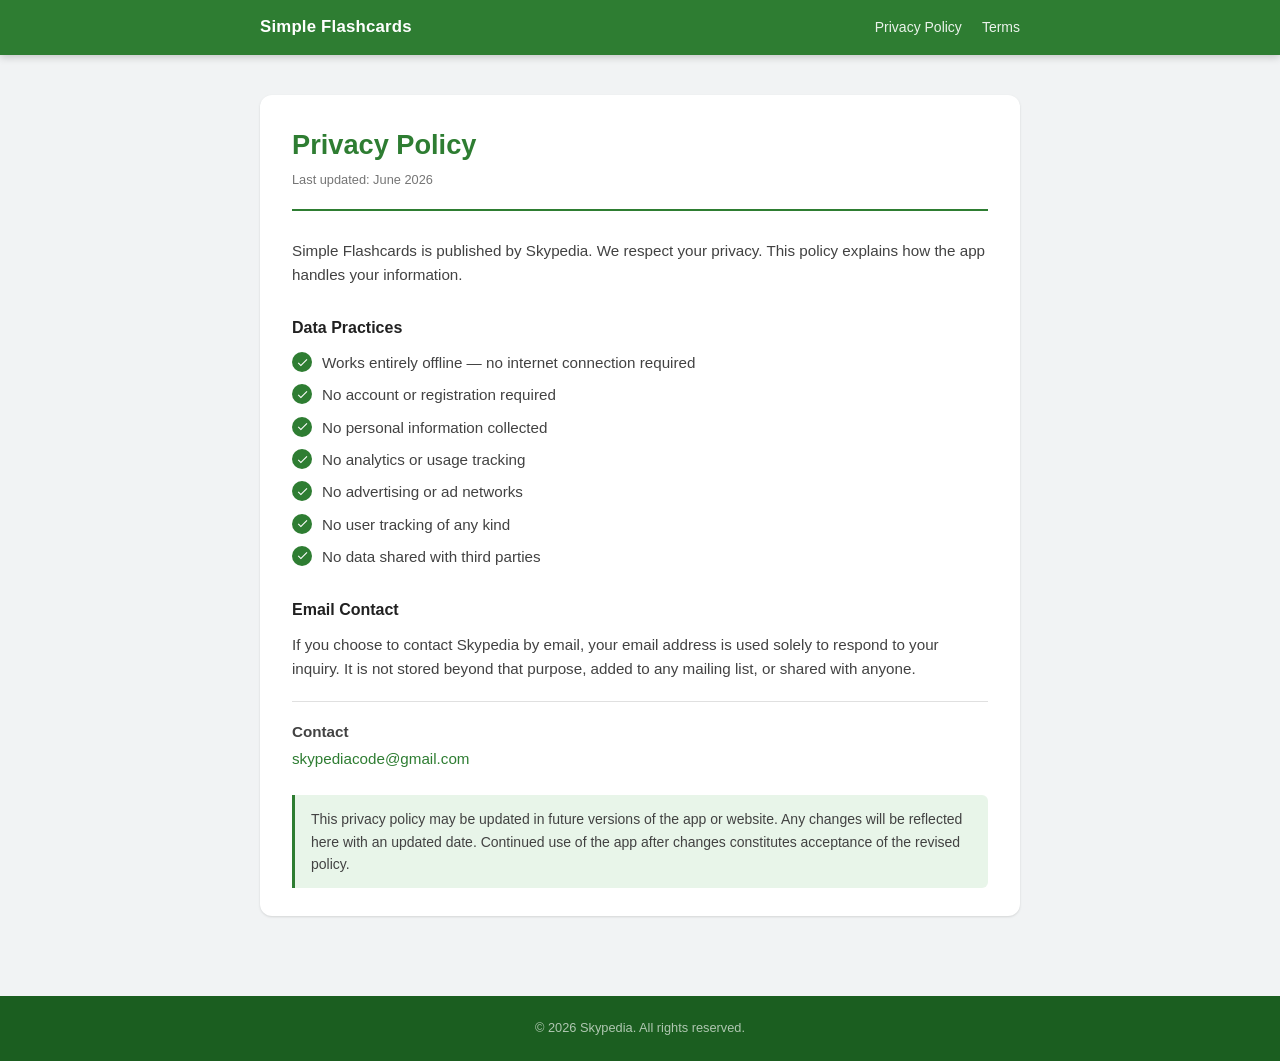
==== privacy-policy.html @ 8c173964 "first commit" ====
<!doctype html>
<html lang="en">
  <head>
    <meta charset="UTF-8" />
    <meta name="viewport" content="width=device-width, initial-scale=1.0" />
    <title>Privacy Policy – Simple Flashcards</title>
    <meta
      name="description"
      content="Privacy Policy for Simple Flashcards, published by Skypedia."
    />
    <link rel="stylesheet" href="styles.css" />
  </head>
  <body>
    <header>
      <div class="container">
        <a href="index.html" class="site-title">Simple Flashcards</a>
        <nav>
          <a href="privacy-policy.html">Privacy Policy</a>
          <a href="terms.html">Terms</a>
        </nav>
      </div>
    </header>

    <main>
      <div class="container">
        <div class="card">
          <div class="page-header">
            <h1>Privacy Policy</h1>
            <p class="updated">Last updated: June 2026</p>
          </div>

          <div class="prose">
            <p>
              Simple Flashcards is published by Skypedia. We respect your
              privacy. This policy explains how the app handles your
              information.
            </p>

            <h2>Data Practices</h2>
            <ul>
              <li>Works entirely offline — no internet connection required</li>
              <li>No account or registration required</li>
              <li>No personal information collected</li>
              <li>No analytics or usage tracking</li>
              <li>No advertising or ad networks</li>
              <li>No user tracking of any kind</li>
              <li>No data shared with third parties</li>
            </ul>

            <h2>Email Contact</h2>
            <p>
              If you choose to contact Skypedia by email, your email address is
              used solely to respond to your inquiry. It is not stored beyond
              that purpose, added to any mailing list, or shared with anyone.
            </p>

            <div class="contact-block">
              <p><strong>Contact</strong></p>
              <p>
                <a href="mailto:skypediacode@gmail.com"
                  >skypediacode@gmail.com</a
                >
              </p>
            </div>

            <div class="note">
              This privacy policy may be updated in future versions of the app
              or website. Any changes will be reflected here with an updated
              date. Continued use of the app after changes constitutes
              acceptance of the revised policy.
            </div>
          </div>
        </div>
      </div>
    </main>

    <footer>
      <div class="container">
        <p>&copy; 2026 Skypedia. All rights reserved.</p>
      </div>
    </footer>
  </body>
</html>
---- styles.css ----
* {
  box-sizing: border-box;
  margin: 0;
  padding: 0;
}

:root {
  --green:        #2e7d32;
  --green-dark:   #1b5e20;
  --green-mid:    #388e3c;
  --green-light:  #e8f5e9;
  --yellow:       #f9a825;
  --bg:           #f1f3f4;
  --white:        #ffffff;
  --text:         #212121;
  --text-mid:     #424242;
  --text-muted:   #757575;
  --border:       #e0e0e0;
  --shadow-sm:    0 1px 3px rgba(0,0,0,.08), 0 1px 2px rgba(0,0,0,.05);
  --shadow-md:    0 4px 16px rgba(0,0,0,.12), 0 2px 6px rgba(0,0,0,.07);
  --radius:       12px;
}

body {
  font-family: -apple-system, BlinkMacSystemFont, "Segoe UI", Roboto, Oxygen, Ubuntu, sans-serif;
  background: var(--bg);
  color: var(--text);
  line-height: 1.6;
  min-height: 100vh;
  display: flex;
  flex-direction: column;
}

a {
  color: var(--green);
  text-decoration: none;
}

a:hover {
  text-decoration: underline;
}

/* ── Layout ──────────────────────────────────────────── */

.container {
  max-width: 800px;
  margin: 0 auto;
  padding: 0 20px;
  width: 100%;
}

main {
  flex: 1;
  padding: 40px 0 60px;
}

/* ── Header ──────────────────────────────────────────── */

header {
  background: var(--green);
  padding: 14px 0;
  box-shadow: 0 2px 8px rgba(0,0,0,.2);
}

header .container {
  display: flex;
  align-items: center;
  justify-content: space-between;
  gap: 12px;
}

.site-title {
  font-size: 1.05rem;
  font-weight: 600;
  color: #fff;
  letter-spacing: .2px;
}

.site-title:hover {
  text-decoration: none;
  opacity: .9;
}

nav {
  display: flex;
  gap: 20px;
}

nav a {
  color: rgba(255,255,255,.9);
  font-size: .875rem;
  font-weight: 500;
}

nav a:hover {
  color: #fff;
  text-decoration: none;
}

/* ── Hero ────────────────────────────────────────────── */

.hero {
  background: var(--white);
  text-align: center;
  padding: 52px 28px 48px;
  border-radius: var(--radius);
  margin-bottom: 20px;
  box-shadow: var(--shadow-sm);
}

.app-icon {
  width: 96px;
  height: 96px;
  border-radius: 24px;
  margin-bottom: 20px;
  box-shadow: 0 4px 16px rgba(0,0,0,.15);
}

.hero h1 {
  font-size: 2rem;
  font-weight: 700;
  color: var(--text);
  letter-spacing: -.4px;
  margin-bottom: 8px;
}

.hero .tagline {
  font-size: .8rem;
  font-weight: 700;
  letter-spacing: 1.2px;
  text-transform: uppercase;
  color: var(--green);
  margin-bottom: 14px;
}

.hero .description {
  font-size: 1rem;
  color: var(--text-muted);
  max-width: 380px;
  margin: 0 auto;
}

/* ── Cards ───────────────────────────────────────────── */

.card {
  background: var(--white);
  border-radius: var(--radius);
  padding: 28px 32px;
  margin-bottom: 20px;
  box-shadow: var(--shadow-sm);
}

.card-title {
  font-size: .7rem;
  font-weight: 700;
  letter-spacing: 1.2px;
  text-transform: uppercase;
  color: var(--text-muted);
  margin-bottom: 18px;
}

/* ── Features ────────────────────────────────────────── */

.features ul {
  list-style: none;
  display: grid;
  grid-template-columns: 1fr 1fr;
  gap: 10px 28px;
}

.features ul li {
  display: flex;
  align-items: center;
  gap: 9px;
  font-size: .95rem;
  color: var(--text-mid);
}

.features ul li::before {
  content: "";
  flex-shrink: 0;
  width: 20px;
  height: 20px;
  border-radius: 50%;
  background: var(--green)
    url("data:image/svg+xml,%3Csvg xmlns='http://www.w3.org/2000/svg' viewBox='0 0 24 24'%3E%3Cpath fill='white' d='M9 16.17L4.83 12l-1.42 1.41L9 19 21 7l-1.41-1.41z'/%3E%3C/svg%3E")
    center / 13px no-repeat;
}

/* ── Links ───────────────────────────────────────────── */

.link-list {
  display: flex;
  flex-wrap: wrap;
  gap: 10px;
}

.link-list a {
  display: inline-block;
  padding: 9px 20px;
  background: var(--green);
  color: #fff;
  border-radius: 24px;
  font-size: .875rem;
  font-weight: 500;
  transition: background .15s ease, transform .1s ease, box-shadow .15s ease;
}

.link-list a:hover {
  background: var(--green-dark);
  text-decoration: none;
  transform: translateY(-1px);
  box-shadow: 0 4px 10px rgba(0,0,0,.15);
}

/* ── Publisher strip ─────────────────────────────────── */

.publisher-strip {
  text-align: center;
  padding-top: 6px;
  color: var(--text-muted);
  font-size: .85rem;
}

.publisher-strip strong {
  color: var(--text-mid);
  margin-left: 3px;
}

/* ── Inner page header ───────────────────────────────── */

.page-header {
  margin-bottom: 28px;
  padding-bottom: 18px;
  border-bottom: 2px solid var(--green);
}

.page-header h1 {
  font-size: 1.7rem;
  font-weight: 700;
  color: var(--green);
  margin-bottom: 4px;
}

.page-header .updated {
  font-size: .8rem;
  color: var(--text-muted);
}

/* ── Prose (policy / terms pages) ───────────────────── */

.prose p {
  color: var(--text-mid);
  margin-bottom: 14px;
  font-size: .95rem;
}

.prose h2 {
  font-size: 1rem;
  font-weight: 600;
  color: var(--text);
  margin: 28px 0 10px;
}

.prose h2:first-child {
  margin-top: 0;
}

.prose ul {
  list-style: none;
  margin-bottom: 14px;
}

.prose ul li {
  display: flex;
  gap: 10px;
  color: var(--text-mid);
  margin-bottom: 8px;
  font-size: .95rem;
  align-items: flex-start;
}

.prose ul li::before {
  content: "";
  flex-shrink: 0;
  width: 20px;
  height: 20px;
  margin-top: 1px;
  border-radius: 50%;
  background: var(--green)
    url("data:image/svg+xml,%3Csvg xmlns='http://www.w3.org/2000/svg' viewBox='0 0 24 24'%3E%3Cpath fill='white' d='M9 16.17L4.83 12l-1.42 1.41L9 19 21 7l-1.41-1.41z'/%3E%3C/svg%3E")
    center / 13px no-repeat;
}

.prose .note {
  background: var(--green-light);
  border-left: 3px solid var(--green);
  border-radius: 0 6px 6px 0;
  padding: 13px 16px;
  margin-top: 24px;
  font-size: .875rem;
  color: var(--text-mid);
}

.prose .contact-block {
  margin-top: 20px;
  padding-top: 18px;
  border-top: 1px solid var(--border);
}

.prose .contact-block p {
  margin-bottom: 2px;
}

/* ── Footer ──────────────────────────────────────────── */

footer {
  background: var(--green-dark);
  padding: 22px 0;
  text-align: center;
}

footer p {
  font-size: .8rem;
  color: rgba(255,255,255,.65);
}

/* ── Responsive ──────────────────────────────────────── */

@media (max-width: 600px) {
  .hero {
    padding: 44px 20px 40px;
  }

  .hero h1 {
    font-size: 1.6rem;
  }

  .app-icon {
    width: 80px;
    height: 80px;
    border-radius: 18px;
  }

  .card {
    padding: 22px 18px;
  }

  .features ul {
    grid-template-columns: 1fr;
  }

  header .container {
    flex-direction: column;
    align-items: flex-start;
  }

  nav {
    gap: 16px;
  }
}
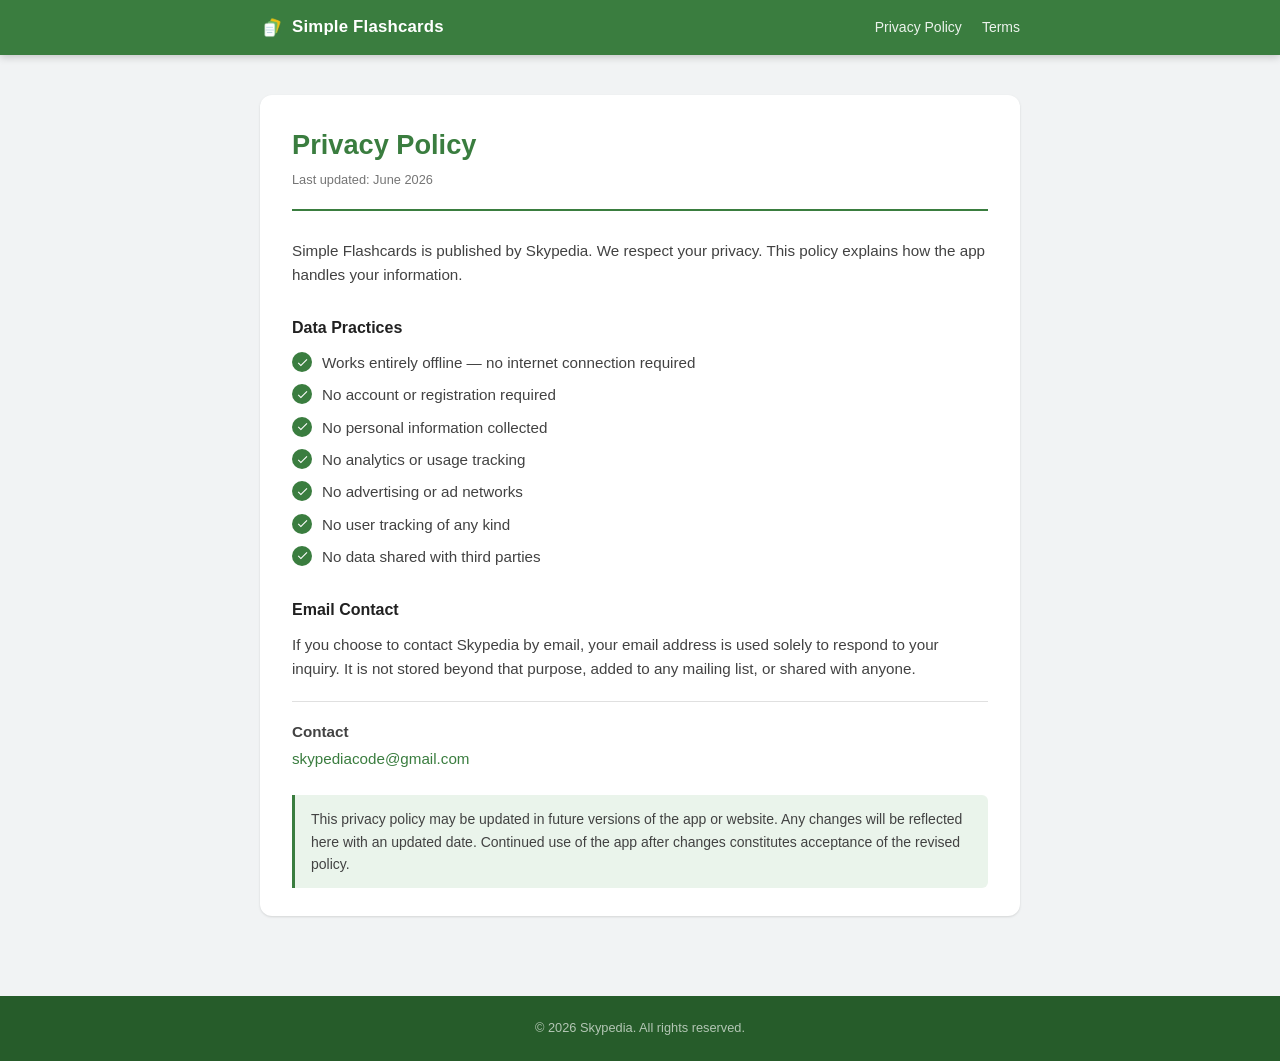
==== commit 09c4afc1: "Add app icon to site title in privacy policy and terms pages" ====
--- a/privacy-policy.html
+++ b/privacy-policy.html
@@ -13,7 +13,10 @@
   <body>
     <header>
       <div class="container">
-        <a href="index.html" class="site-title">Simple Flashcards</a>
+        <a href="index.html" class="site-title"
+          ><img src="app-icon-header.webp" alt="" class="nav-icon" />Simple
+          Flashcards</a
+        >
         <nav>
           <a href="privacy-policy.html">Privacy Policy</a>
           <a href="terms.html">Terms</a>
--- a/styles.css
+++ b/styles.css
@@ -5,24 +5,26 @@
 }
 
 :root {
-  --green:        #2e7d32;
-  --green-dark:   #1b5e20;
-  --green-mid:    #388e3c;
-  --green-light:  #e8f5e9;
-  --yellow:       #f9a825;
-  --bg:           #f1f3f4;
-  --white:        #ffffff;
-  --text:         #212121;
-  --text-mid:     #424242;
-  --text-muted:   #757575;
-  --border:       #e0e0e0;
-  --shadow-sm:    0 1px 3px rgba(0,0,0,.08), 0 1px 2px rgba(0,0,0,.05);
-  --shadow-md:    0 4px 16px rgba(0,0,0,.12), 0 2px 6px rgba(0,0,0,.07);
-  --radius:       12px;
+  --green: #3a7d3f;
+  --green-dark: #265c2a;
+  --green-mid: #4a8f4f;
+  --green-light: #eaf4eb;
+  --yellow: #f9a825;
+  --bg: #f1f3f4;
+  --white: #ffffff;
+  --text: #212121;
+  --text-mid: #424242;
+  --text-muted: #757575;
+  --border: #e0e0e0;
+  --shadow-sm: 0 1px 3px rgba(0, 0, 0, 0.08), 0 1px 2px rgba(0, 0, 0, 0.05);
+  --shadow-md: 0 4px 16px rgba(0, 0, 0, 0.12), 0 2px 6px rgba(0, 0, 0, 0.07);
+  --radius: 12px;
 }
 
 body {
-  font-family: -apple-system, BlinkMacSystemFont, "Segoe UI", Roboto, Oxygen, Ubuntu, sans-serif;
+  font-family:
+    -apple-system, BlinkMacSystemFont, "Segoe UI", Roboto, Oxygen, Ubuntu,
+    sans-serif;
   background: var(--bg);
   color: var(--text);
   line-height: 1.6;
@@ -59,7 +61,7 @@
 header {
   background: var(--green);
   padding: 14px 0;
-  box-shadow: 0 2px 8px rgba(0,0,0,.2);
+  box-shadow: 0 2px 8px rgba(0, 0, 0, 0.2);
 }
 
 header .container {
@@ -73,12 +75,22 @@
   font-size: 1.05rem;
   font-weight: 600;
   color: #fff;
-  letter-spacing: .2px;
+  letter-spacing: 0.2px;
+  display: inline-flex;
+  align-items: center;
+  gap: 8px;
+}
+
+.nav-icon {
+  width: 24px;
+  height: 24px;
+  border-radius: 50%;
+  flex-shrink: 0;
 }
 
 .site-title:hover {
   text-decoration: none;
-  opacity: .9;
+  opacity: 0.9;
 }
 
 nav {
@@ -87,8 +99,8 @@
 }
 
 nav a {
-  color: rgba(255,255,255,.9);
-  font-size: .875rem;
+  color: rgba(255, 255, 255, 0.9);
+  font-size: 0.875rem;
   font-weight: 500;
 }
 
@@ -113,19 +125,18 @@
   height: 96px;
   border-radius: 24px;
   margin-bottom: 20px;
-  box-shadow: 0 4px 16px rgba(0,0,0,.15);
 }
 
 .hero h1 {
   font-size: 2rem;
   font-weight: 700;
   color: var(--text);
-  letter-spacing: -.4px;
+  letter-spacing: -0.4px;
   margin-bottom: 8px;
 }
 
 .hero .tagline {
-  font-size: .8rem;
+  font-size: 0.8rem;
   font-weight: 700;
   letter-spacing: 1.2px;
   text-transform: uppercase;
@@ -151,7 +162,7 @@
 }
 
 .card-title {
-  font-size: .7rem;
+  font-size: 0.7rem;
   font-weight: 700;
   letter-spacing: 1.2px;
   text-transform: uppercase;
@@ -172,7 +183,7 @@
   display: flex;
   align-items: center;
   gap: 9px;
-  font-size: .95rem;
+  font-size: 0.95rem;
   color: var(--text-mid);
 }
 
@@ -201,16 +212,19 @@
   background: var(--green);
   color: #fff;
   border-radius: 24px;
-  font-size: .875rem;
+  font-size: 0.875rem;
   font-weight: 500;
-  transition: background .15s ease, transform .1s ease, box-shadow .15s ease;
+  transition:
+    background 0.15s ease,
+    transform 0.1s ease,
+    box-shadow 0.15s ease;
 }
 
 .link-list a:hover {
   background: var(--green-dark);
   text-decoration: none;
   transform: translateY(-1px);
-  box-shadow: 0 4px 10px rgba(0,0,0,.15);
+  box-shadow: 0 4px 10px rgba(0, 0, 0, 0.15);
 }
 
 /* ── Publisher strip ─────────────────────────────────── */
@@ -219,7 +233,7 @@
   text-align: center;
   padding-top: 6px;
   color: var(--text-muted);
-  font-size: .85rem;
+  font-size: 0.85rem;
 }
 
 .publisher-strip strong {
@@ -243,7 +257,7 @@
 }
 
 .page-header .updated {
-  font-size: .8rem;
+  font-size: 0.8rem;
   color: var(--text-muted);
 }
 
@@ -252,7 +266,7 @@
 .prose p {
   color: var(--text-mid);
   margin-bottom: 14px;
-  font-size: .95rem;
+  font-size: 0.95rem;
 }
 
 .prose h2 {
@@ -276,7 +290,7 @@
   gap: 10px;
   color: var(--text-mid);
   margin-bottom: 8px;
-  font-size: .95rem;
+  font-size: 0.95rem;
   align-items: flex-start;
 }
 
@@ -298,7 +312,7 @@
   border-radius: 0 6px 6px 0;
   padding: 13px 16px;
   margin-top: 24px;
-  font-size: .875rem;
+  font-size: 0.875rem;
   color: var(--text-mid);
 }
 
@@ -321,8 +335,8 @@
 }
 
 footer p {
-  font-size: .8rem;
-  color: rgba(255,255,255,.65);
+  font-size: 0.8rem;
+  color: rgba(255, 255, 255, 0.65);
 }
 
 /* ── Responsive ──────────────────────────────────────── */
@@ -351,8 +365,8 @@
   }
 
   header .container {
-    flex-direction: column;
-    align-items: flex-start;
+    flex-direction: row;
+    align-items: center;
   }
 
   nav {
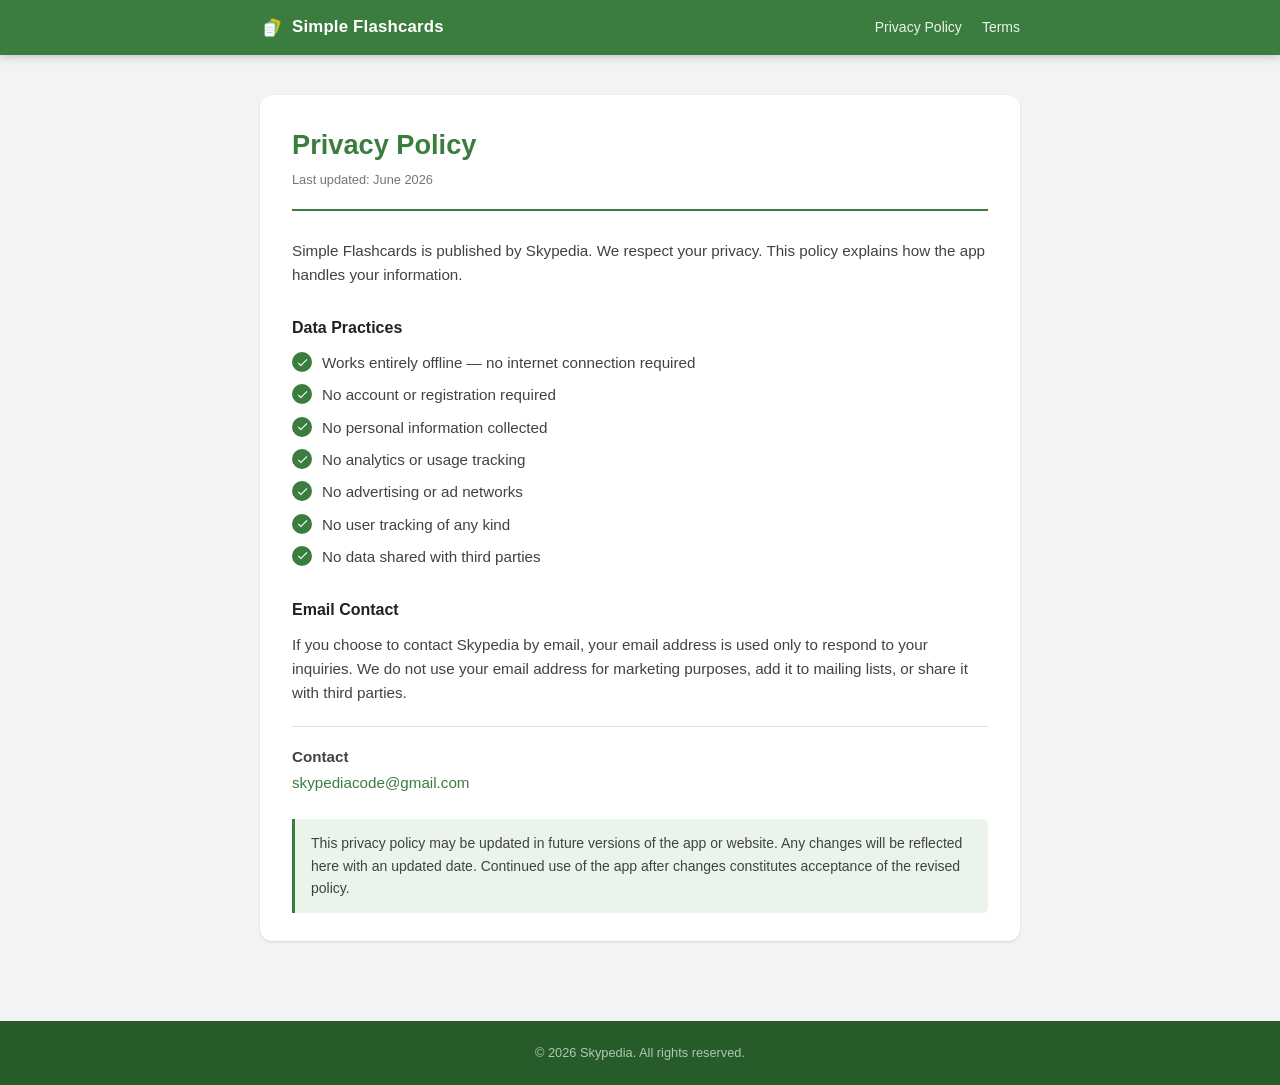
==== commit 1c17cbb5: "Update favicon links to use a consistent WebP format across all HTML files" ====
--- a/privacy-policy.html
+++ b/privacy-policy.html
@@ -9,17 +9,18 @@
       content="Privacy Policy for Simple Flashcards, published by Skypedia."
     />
     <link rel="stylesheet" href="styles.css" />
+    <link rel="icon" href="favicon.webp" type="image/webp" />
   </head>
   <body>
     <header>
       <div class="container">
-        <a href="index.html" class="site-title"
+        <a href="index.html" class="site-title" id="nav-brand"
           ><img src="app-icon-header.webp" alt="" class="nav-icon" />Simple
           Flashcards</a
         >
         <nav>
-          <a href="privacy-policy.html">Privacy Policy</a>
-          <a href="terms.html">Terms</a>
+          <a href="privacy-policy.html" id="nav-privacy">Privacy Policy</a>
+          <a href="terms.html" id="nav-terms">Terms</a>
         </nav>
       </div>
     </header>
@@ -53,14 +54,14 @@
             <h2>Email Contact</h2>
             <p>
               If you choose to contact Skypedia by email, your email address is
-              used solely to respond to your inquiry. It is not stored beyond
-              that purpose, added to any mailing list, or shared with anyone.
+              used only to respond to your inquiries. We do not use your email address
+              for marketing purposes, add it to mailing lists, or share it with third parties.
             </p>
 
             <div class="contact-block">
               <p><strong>Contact</strong></p>
               <p>
-                <a href="mailto:skypediacode@gmail.com"
+                <a href="mailto:skypediacode@gmail.com" id="link-contact"
                   >skypediacode@gmail.com</a
                 >
               </p>
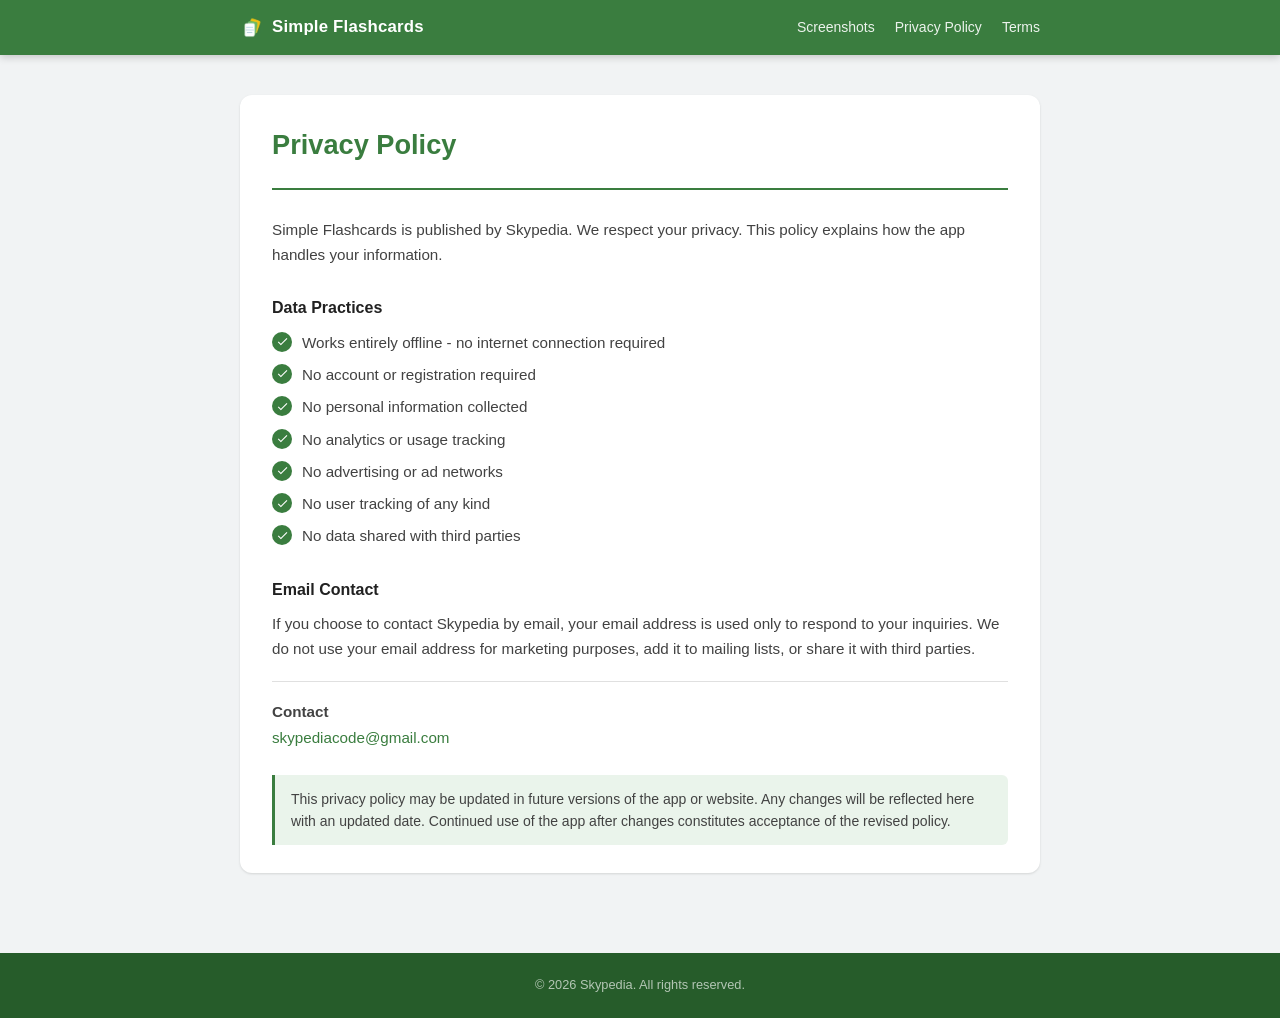
==== commit fc779233: "Refactor code structure for improved readability and maintainability" ====
--- a/privacy-policy.html
+++ b/privacy-policy.html
@@ -19,6 +19,7 @@
           Flashcards</a
         >
         <nav>
+          <a href="screenshots.html" id="nav-screenshots">Screenshots</a>
           <a href="privacy-policy.html" id="nav-privacy">Privacy Policy</a>
           <a href="terms.html" id="nav-terms">Terms</a>
         </nav>
@@ -30,7 +31,7 @@
         <div class="card">
           <div class="page-header">
             <h1>Privacy Policy</h1>
-            <p class="updated">Last updated: June 2026</p>
+            <!-- <p class="updated">Last updated: June 2026</p> -->
           </div>
 
           <div class="prose">
@@ -42,7 +43,7 @@
 
             <h2>Data Practices</h2>
             <ul>
-              <li>Works entirely offline — no internet connection required</li>
+              <li>Works entirely offline - no internet connection required</li>
               <li>No account or registration required</li>
               <li>No personal information collected</li>
               <li>No analytics or usage tracking</li>
@@ -54,8 +55,9 @@
             <h2>Email Contact</h2>
             <p>
               If you choose to contact Skypedia by email, your email address is
-              used only to respond to your inquiries. We do not use your email address
-              for marketing purposes, add it to mailing lists, or share it with third parties.
+              used only to respond to your inquiries. We do not use your email
+              address for marketing purposes, add it to mailing lists, or share
+              it with third parties.
             </p>
 
             <div class="contact-block">
--- a/styles.css
+++ b/styles.css
@@ -45,7 +45,7 @@
 /* ── Layout ──────────────────────────────────────────── */
 
 .container {
-  max-width: 800px;
+  max-width: 840px;
   margin: 0 auto;
   padding: 0 20px;
   width: 100%;
@@ -147,8 +147,58 @@
 .hero .description {
   font-size: 1rem;
   color: var(--text-muted);
-  max-width: 380px;
+  max-width: 420px;
   margin: 0 auto;
+}
+
+/* ── Store badges ────────────────────────────────────── */
+
+.store-buttons {
+  display: flex;
+  gap: 16px;
+  justify-content: center;
+  align-items: flex-start;
+  flex-wrap: wrap;
+  margin-top: 28px;
+}
+
+.store-badge-link {
+  display: inline-block;
+  transition:
+    transform 0.15s ease,
+    opacity 0.15s ease;
+}
+
+.store-badge-link:hover {
+  transform: translateY(-2px);
+  opacity: 0.88;
+  text-decoration: none;
+}
+
+.store-badge {
+  height: 52px;
+  width: auto;
+  display: block;
+}
+
+.store-badge-coming {
+  display: flex;
+  flex-direction: column;
+  align-items: center;
+  gap: 6px;
+}
+
+.store-badge-coming .store-badge {
+  opacity: 0.38;
+  filter: grayscale(20%);
+}
+
+.store-badge-soon {
+  font-size: 0.68rem;
+  font-weight: 600;
+  letter-spacing: 0.6px;
+  text-transform: uppercase;
+  color: var(--text-muted);
 }
 
 /* ── Cards ───────────────────────────────────────────── */
@@ -176,7 +226,7 @@
   list-style: none;
   display: grid;
   grid-template-columns: 1fr 1fr;
-  gap: 10px 28px;
+  gap: 10px 32px;
 }
 
 .features ul li {
@@ -373,3 +423,156 @@
     gap: 16px;
   }
 }
+
+/* ── Screenshots Gallery ────────────────────────────────── */
+
+.lang-tabs-container {
+  display: flex;
+  justify-content: center;
+  margin-bottom: 24px;
+}
+
+.lang-tabs {
+  display: inline-flex;
+  background: #e0e0e0;
+  padding: 4px;
+  border-radius: 30px;
+  gap: 4px;
+}
+
+.lang-tab {
+  border: none;
+  background: transparent;
+  padding: 8px 24px;
+  font-size: 0.9rem;
+  font-weight: 600;
+  color: var(--text-mid);
+  border-radius: 24px;
+  cursor: pointer;
+  transition: all 0.2s ease;
+}
+
+.lang-tab.active {
+  background: var(--green);
+  color: #fff;
+  box-shadow: 0 2px 6px rgba(0, 0, 0, 0.15);
+}
+
+.screenshot-grid {
+  display: grid;
+  grid-template-columns: repeat(auto-fill, minmax(240px, 1fr));
+  gap: 24px;
+  margin-top: 16px;
+}
+
+.screenshot-card {
+  background: var(--white);
+  border-radius: var(--radius);
+  overflow: hidden;
+  box-shadow: var(--shadow-sm);
+  transition: transform 0.2s ease, box-shadow 0.2s ease;
+  display: flex;
+  flex-direction: column;
+  cursor: pointer;
+  border: 1px solid var(--border);
+}
+
+.screenshot-card:hover {
+  transform: translateY(-4px);
+  box-shadow: var(--shadow-md);
+}
+
+.screenshot-img-wrap {
+  width: 100%;
+  aspect-ratio: 9 / 19.5;
+  background: #000;
+  overflow: hidden;
+  position: relative;
+}
+
+.screenshot-img {
+  width: 100%;
+  height: 100%;
+  object-fit: cover;
+  display: block;
+  transition: transform 0.3s ease;
+}
+
+.screenshot-card:hover .screenshot-img {
+  transform: scale(1.03);
+}
+
+.screenshot-caption {
+  padding: 14px 16px;
+  background: var(--white);
+  flex: 1;
+  display: flex;
+  flex-direction: column;
+  justify-content: center;
+}
+
+.screenshot-title {
+  font-size: 0.9rem;
+  font-weight: 700;
+  color: var(--text);
+  margin-bottom: 4px;
+}
+
+.screenshot-desc {
+  font-size: 0.8rem;
+  color: var(--text-muted);
+  line-height: 1.4;
+}
+
+/* ── Lightbox Modal ────────────────────────────────────── */
+
+.lightbox {
+  display: none;
+  position: fixed;
+  top: 0;
+  left: 0;
+  width: 100%;
+  height: 100%;
+  background: rgba(0, 0, 0, 0.85);
+  z-index: 9999;
+  justify-content: center;
+  align-items: center;
+  padding: 20px;
+  backdrop-filter: blur(4px);
+}
+
+.lightbox.active {
+  display: flex;
+}
+
+.lightbox-content {
+  max-width: 90vw;
+  max-height: 90vh;
+  object-fit: contain;
+  border-radius: 16px;
+  box-shadow: 0 10px 30px rgba(0, 0, 0, 0.5);
+}
+
+.lightbox-close {
+  position: absolute;
+  top: 20px;
+  right: 24px;
+  color: #fff;
+  font-size: 32px;
+  font-weight: bold;
+  cursor: pointer;
+  background: rgba(255, 255, 255, 0.2);
+  width: 44px;
+  height: 44px;
+  border-radius: 50%;
+  display: flex;
+  align-items: center;
+  justify-content: center;
+  line-height: 1;
+  transition: background 0.2s ease;
+}
+
+.lightbox-close:hover {
+  background: rgba(255, 255, 255, 0.4);
+}
+
